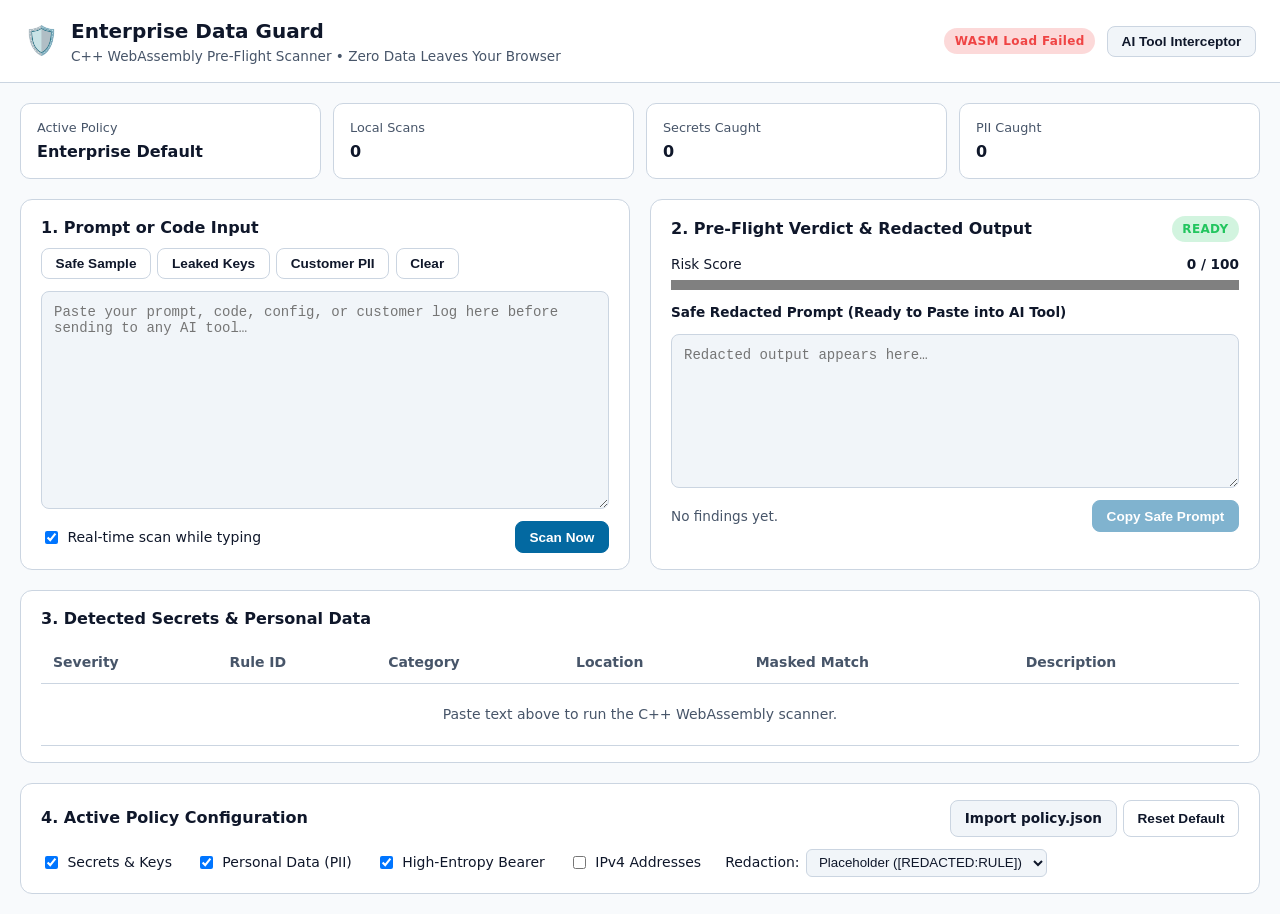
==== web/index.html @ 56492ae2 "Initial commit: C++/WASM Secret & Personal Data Guard" ====
<!DOCTYPE html>
<html lang="en">
<head>
  <meta charset="UTF-8">
  <meta name="viewport" content="width=device-width, initial-scale=1.0">
  <meta http-equiv="Content-Security-Policy" content="default-src 'self'; script-src 'self' 'wasm-unsafe-eval'; style-src 'self' 'unsafe-inline'; img-src 'self' data:; connect-src 'self';">
  <title>Enterprise Data Guard — Browser Prompt &amp; Secret Scanner</title>
  <link rel="stylesheet" href="styles.css">
</head>
<body>
  <header class="topbar">
    <div class="brand">
      <span class="shield" aria-hidden="true">🛡️</span>
      <div>
        <h1>Enterprise Data Guard</h1>
        <p class="subtitle">C++ WebAssembly Pre-Flight Scanner • Zero Data Leaves Your Browser</p>
      </div>
    </div>
    <div class="header-actions">
      <span id="wasmStatusBadge" class="badge badge-neutral" aria-live="polite">Loading WASM…</span>
      <button id="openInterceptorBtn" type="button" class="btn btn-secondary">AI Tool Interceptor</button>
    </div>
  </header>

  <main class="container">
    <section class="stats-bar" aria-label="Local browser scan statistics">
      <div class="stat-card">
        <span class="stat-label">Active Policy</span>
        <strong id="policyOrgValue">Enterprise Default</strong>
      </div>
      <div class="stat-card">
        <span class="stat-label">Local Scans</span>
        <strong id="statScans">0</strong>
      </div>
      <div class="stat-card">
        <span class="stat-label">Secrets Caught</span>
        <strong id="statSecrets">0</strong>
      </div>
      <div class="stat-card">
        <span class="stat-label">PII Caught</span>
        <strong id="statPii">0</strong>
      </div>
    </section>

    <div class="workspace-grid">
      <section class="panel" aria-labelledby="inputHeading">
        <div class="panel-header">
          <h2 id="inputHeading">1. Prompt or Code Input</h2>
          <div class="sample-buttons">
            <button type="button" class="btn btn-ghost" data-sample="safe">Safe Sample</button>
            <button type="button" class="btn btn-ghost" data-sample="secrets">Leaked Keys</button>
            <button type="button" class="btn btn-ghost" data-sample="pii">Customer PII</button>
            <button type="button" id="clearBtn" class="btn btn-ghost">Clear</button>
          </div>
        </div>
        <label for="promptInput" class="sr-only">Paste prompt or code to scan before sending to an AI tool</label>
        <textarea id="promptInput" rows="12" spellcheck="false" placeholder="Paste your prompt, code, config, or customer log here before sending to any AI tool…"></textarea>
        <div class="panel-footer">
          <label class="checkbox-inline">
            <input type="checkbox" id="liveScanToggle" checked>
            <span>Real-time scan while typing</span>
          </label>
          <button type="button" id="scanNowBtn" class="btn btn-primary">Scan Now</button>
        </div>
      </section>

      <section class="panel" aria-labelledby="resultHeading">
        <div class="panel-header">
          <h2 id="resultHeading">2. Pre-Flight Verdict &amp; Redacted Output</h2>
          <span id="verdictBadge" class="badge badge-safe" aria-live="polite">READY</span>
        </div>

        <div class="risk-meter-wrap">
          <div class="risk-meter-labels">
            <span>Risk Score</span>
            <strong id="riskScoreText">0 / 100</strong>
          </div>
          <progress id="riskProgress" max="100" value="0"></progress>
        </div>

        <label for="redactedOutput" class="field-label">Safe Redacted Prompt (Ready to Paste into AI Tool)</label>
        <textarea id="redactedOutput" rows="8" readonly placeholder="Redacted output appears here…"></textarea>
        <div class="panel-footer">
          <span id="findingSummary" class="muted" aria-live="polite">No findings yet.</span>
          <button type="button" id="copyRedactedBtn" class="btn btn-primary" disabled>Copy Safe Prompt</button>
        </div>
      </section>
    </div>

    <section class="panel" aria-labelledby="findingsHeading">
      <div class="panel-header">
        <h2 id="findingsHeading">3. Detected Secrets &amp; Personal Data</h2>
      </div>
      <div class="table-wrap">
        <table>
          <thead>
            <tr>
              <th>Severity</th>
              <th>Rule ID</th>
              <th>Category</th>
              <th>Location</th>
              <th>Masked Match</th>
              <th>Description</th>
            </tr>
          </thead>
          <tbody id="findingsBody">
            <tr>
              <td colspan="6" class="empty-cell">Paste text above to run the C++ WebAssembly scanner.</td>
            </tr>
          </tbody>
        </table>
      </div>
    </section>

    <section class="panel" aria-labelledby="policyHeading">
      <div class="panel-header">
        <h2 id="policyHeading">4. Active Policy Configuration</h2>
        <div class="sample-buttons">
          <label class="btn btn-secondary file-btn">
            Import policy.json
            <input type="file" id="importPolicyInput" accept=".json,application/json" hidden>
          </label>
          <button type="button" id="resetPolicyBtn" class="btn btn-ghost">Reset Default</button>
        </div>
      </div>
      <div class="policy-controls">
        <label class="checkbox-inline"><input type="checkbox" id="polSecrets" checked> Secrets &amp; Keys</label>
        <label class="checkbox-inline"><input type="checkbox" id="polPii" checked> Personal Data (PII)</label>
        <label class="checkbox-inline"><input type="checkbox" id="polEntropy" checked> High-Entropy Bearer</label>
        <label class="checkbox-inline"><input type="checkbox" id="polIp"> IPv4 Addresses</label>
        <label class="select-inline">
          Redaction:
          <select id="polRedactionMode">
            <option value="PLACEHOLDER">Placeholder ([REDACTED:RULE])</option>
            <option value="MASK">Mask (AKIA****CDEF)</option>
            <option value="REMOVE">Remove</option>
          </select>
        </label>
      </div>
    </section>
  </main>

  <dialog id="interceptorDialog" aria-labelledby="dialogTitle">
    <div class="dialog-header">
      <h2 id="dialogTitle">AI Tool Prompt Interceptor</h2>
      <button type="button" id="closeDialogBtn" class="btn btn-ghost" aria-label="Close dialog">✕</button>
    </div>
    <p>Protect prompts directly inside web AI tools by loading <code>interceptor.js</code> as a browser userscript or DevTools/extension content script. All scanning runs locally via <code>data_guard.wasm</code>.</p>
    <pre id="interceptorSnippet" class="code-block"></pre>
    <div class="dialog-footer">
      <button type="button" id="copyInterceptorBtn" class="btn btn-primary">Copy Interceptor Script</button>
    </div>
  </dialog>

  <script src="wasm/data_guard.js"></script>
  <script type="module" src="app.js"></script>
</body>
</html>
---- web/styles.css ----
:root {
  color-scheme: light dark;
  --bg: #0f172a;
  --surface: #1e293b;
  --surface-alt: #0b1220;
  --border: #334155;
  --text: #f1f5f9;
  --muted: #94a3b8;
  --accent: #38bdf8;
  --accent-strong: #0284c7;
  --safe: #22c55e;
  --warn: #f59e0b;
  --danger: #ef4444;
  --critical: #dc2626;
  --font-sans: system-ui, -apple-system, BlinkMacSystemFont, "Segoe UI", Roboto, sans-serif;
  --font-mono: ui-monospace, SFMono-Regular, Menlo, Monaco, Consolas, monospace;
}

@media (prefers-color-scheme: light) {
  :root {
    --bg: #f8fafc;
    --surface: #ffffff;
    --surface-alt: #f1f5f9;
    --border: #cbd5e1;
    --text: #0f172a;
    --muted: #475569;
    --accent: #0284c7;
    --accent-strong: #0369a1;
  }
}

* {
  box-sizing: border-box;
}

body {
  margin: 0;
  font-family: var(--font-sans);
  background: var(--bg);
  color: var(--text);
  line-height: 1.5;
}

.sr-only {
  position: absolute;
  width: 1px;
  height: 1px;
  overflow: hidden;
  clip: rect(0, 0, 0, 0);
  white-space: nowrap;
}

.topbar {
  display: flex;
  flex-wrap: wrap;
  align-items: center;
  justify-content: space-between;
  gap: 1rem;
  padding: 1rem 1.5rem;
  background: var(--surface);
  border-bottom: 1px solid var(--border);
}

.brand {
  display: flex;
  align-items: center;
  gap: 0.75rem;
}

.shield {
  font-size: 1.75rem;
}

.brand h1 {
  margin: 0;
  font-size: 1.25rem;
}

.subtitle {
  margin: 0;
  font-size: 0.85rem;
  color: var(--muted);
}

.header-actions {
  display: flex;
  align-items: center;
  gap: 0.75rem;
}

.container {
  max-width: 1280px;
  margin: 0 auto;
  padding: 1.25rem;
  display: flex;
  flex-direction: column;
  gap: 1.25rem;
}

.stats-bar {
  display: grid;
  grid-template-columns: repeat(auto-fit, minmax(180px, 1fr));
  gap: 0.75rem;
}

.stat-card {
  background: var(--surface);
  border: 1px solid var(--border);
  border-radius: 10px;
  padding: 0.85rem 1rem;
  display: flex;
  flex-direction: column;
  gap: 0.2rem;
}

.stat-label {
  font-size: 0.8rem;
  color: var(--muted);
}

.workspace-grid {
  display: grid;
  grid-template-columns: repeat(auto-fit, minmax(360px, 1fr));
  gap: 1.25rem;
}

.panel {
  background: var(--surface);
  border: 1px solid var(--border);
  border-radius: 12px;
  padding: 1rem 1.25rem;
  display: flex;
  flex-direction: column;
  gap: 0.75rem;
}

.panel-header {
  display: flex;
  flex-wrap: wrap;
  align-items: center;
  justify-content: space-between;
  gap: 0.5rem;
}

.panel-header h2 {
  margin: 0;
  font-size: 1rem;
}

.panel-footer {
  display: flex;
  flex-wrap: wrap;
  align-items: center;
  justify-content: space-between;
  gap: 0.75rem;
}

textarea {
  width: 100%;
  background: var(--surface-alt);
  color: var(--text);
  border: 1px solid var(--border);
  border-radius: 8px;
  padding: 0.75rem;
  font-family: var(--font-mono);
  font-size: 0.875rem;
  resize: vertical;
}

textarea:focus-visible,
button:focus-visible,
select:focus-visible,
input:focus-visible {
  outline: 2px solid var(--accent);
  outline-offset: 2px;
}

.sample-buttons {
  display: flex;
  flex-wrap: wrap;
  gap: 0.4rem;
}

.btn {
  border: 1px solid var(--border);
  border-radius: 8px;
  padding: 0.45rem 0.85rem;
  font-size: 0.85rem;
  font-weight: 600;
  cursor: pointer;
  background: var(--surface-alt);
  color: var(--text);
}

.btn:disabled {
  opacity: 0.5;
  cursor: not-allowed;
}

.btn-primary {
  background: var(--accent-strong);
  border-color: var(--accent-strong);
  color: #ffffff;
}

.btn-secondary {
  background: var(--surface-alt);
}

.btn-ghost {
  background: transparent;
}

.badge {
  display: inline-block;
  padding: 0.25rem 0.65rem;
  border-radius: 999px;
  font-size: 0.75rem;
  font-weight: 700;
  letter-spacing: 0.03em;
}

.badge-neutral { background: #334155; color: #f8fafc; }
.badge-safe { background: rgba(34, 197, 94, 0.2); color: var(--safe); }
.badge-warn { background: rgba(245, 158, 11, 0.2); color: var(--warn); }
.badge-danger { background: rgba(239, 68, 68, 0.2); color: var(--danger); }

.risk-meter-wrap {
  display: flex;
  flex-direction: column;
  gap: 0.35rem;
}

.risk-meter-labels {
  display: flex;
  justify-content: space-between;
  font-size: 0.85rem;
}

progress {
  width: 100%;
  height: 10px;
  border-radius: 999px;
}

.field-label {
  font-size: 0.85rem;
  font-weight: 600;
}

.muted {
  color: var(--muted);
  font-size: 0.85rem;
}

.checkbox-inline,
.select-inline {
  display: inline-flex;
  align-items: center;
  gap: 0.4rem;
  font-size: 0.875rem;
}

.policy-controls {
  display: flex;
  flex-wrap: wrap;
  gap: 1rem 1.5rem;
  align-items: center;
}

select {
  background: var(--surface-alt);
  color: var(--text);
  border: 1px solid var(--border);
  border-radius: 6px;
  padding: 0.3rem 0.5rem;
}

.table-wrap {
  overflow-x: auto;
}

table {
  width: 100%;
  border-collapse: collapse;
  font-size: 0.875rem;
}

th,
td {
  text-align: left;
  padding: 0.6rem 0.75rem;
  border-bottom: 1px solid var(--border);
}

th {
  color: var(--muted);
  font-weight: 600;
}

.empty-cell {
  text-align: center;
  color: var(--muted);
  padding: 1.25rem;
}

dialog {
  max-width: 720px;
  width: 92vw;
  background: var(--surface);
  color: var(--text);
  border: 1px solid var(--border);
  border-radius: 12px;
  padding: 1.25rem;
}

dialog::backdrop {
  background: rgba(0, 0, 0, 0.65);
}

.dialog-header,
.dialog-footer {
  display: flex;
  justify-content: space-between;
  align-items: center;
  gap: 0.75rem;
}

.code-block {
  background: var(--surface-alt);
  border: 1px solid var(--border);
  border-radius: 8px;
  padding: 0.85rem;
  overflow-x: auto;
  font-family: var(--font-mono);
  font-size: 0.8rem;
  max-height: 280px;
}
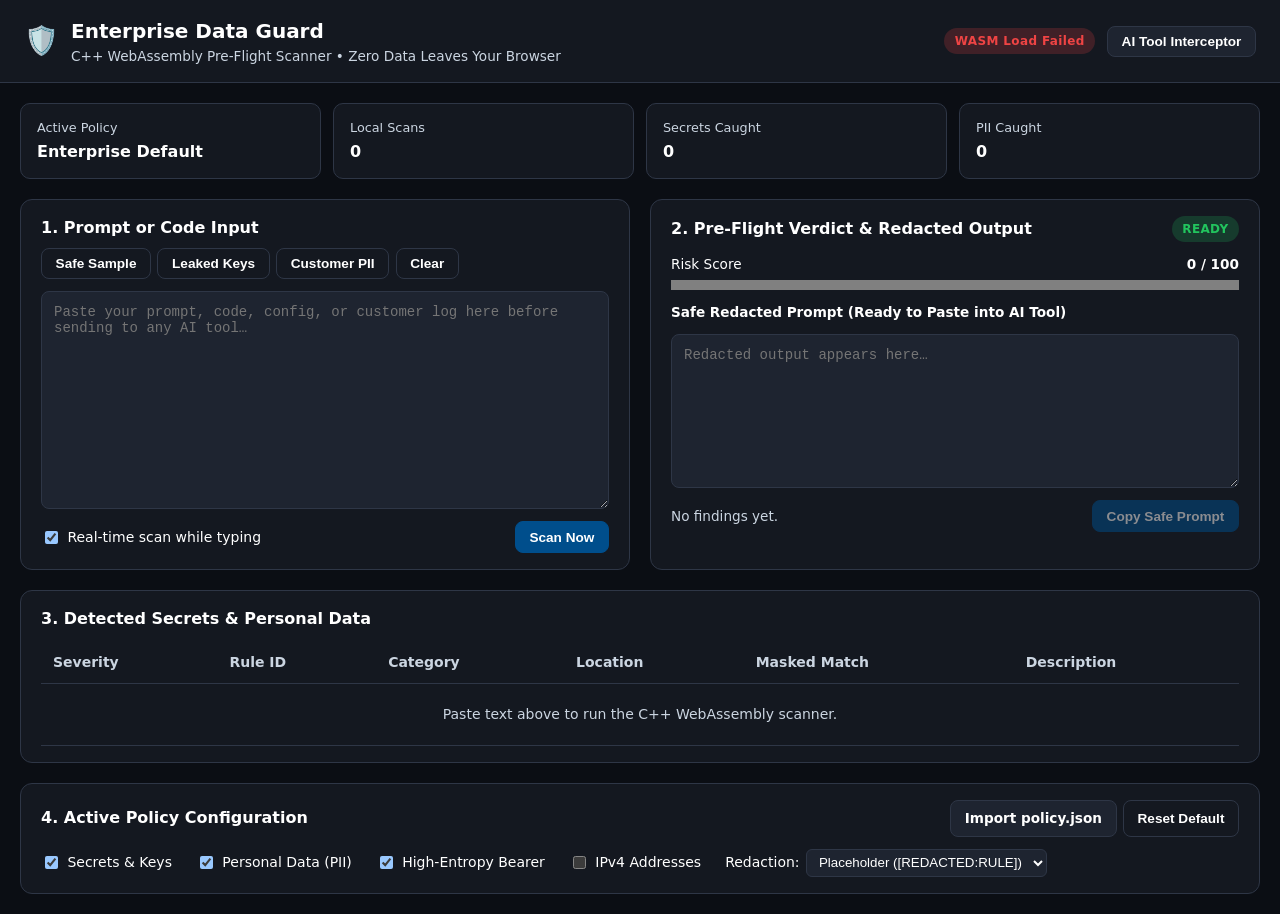
==== commit fe4f1393: "Add gear SVG favicon in web/assets/favicon.svg" ====
--- a/web/index.html
+++ b/web/index.html
@@ -5,6 +5,7 @@
   <meta name="viewport" content="width=device-width, initial-scale=1.0">
   <meta http-equiv="Content-Security-Policy" content="default-src 'self'; script-src 'self' 'wasm-unsafe-eval'; style-src 'self' 'unsafe-inline'; img-src 'self' data:; connect-src 'self';">
   <title>Enterprise Data Guard — Browser Prompt &amp; Secret Scanner</title>
+  <link rel="icon" type="image/svg+xml" href="assets/favicon.svg">
   <link rel="stylesheet" href="styles.css">
 </head>
 <body>
--- a/web/styles.css
+++ b/web/styles.css
@@ -1,32 +1,19 @@
 :root {
-  color-scheme: light dark;
-  --bg: #0f172a;
-  --surface: #1e293b;
-  --surface-alt: #0b1220;
-  --border: #334155;
-  --text: #f1f5f9;
-  --muted: #94a3b8;
-  --accent: #38bdf8;
-  --accent-strong: #0284c7;
+  color-scheme: dark;
+  --bg: #0b0e14;
+  --surface: #141820;
+  --surface-alt: #1e2430;
+  --border: #2e3646;
+  --text: #ffffff;
+  --muted: #cbd5e1;
+  --accent: #0063b1;
+  --accent-strong: #004e8c;
   --safe: #22c55e;
   --warn: #f59e0b;
   --danger: #ef4444;
   --critical: #dc2626;
   --font-sans: system-ui, -apple-system, BlinkMacSystemFont, "Segoe UI", Roboto, sans-serif;
   --font-mono: ui-monospace, SFMono-Regular, Menlo, Monaco, Consolas, monospace;
-}
-
-@media (prefers-color-scheme: light) {
-  :root {
-    --bg: #f8fafc;
-    --surface: #ffffff;
-    --surface-alt: #f1f5f9;
-    --border: #cbd5e1;
-    --text: #0f172a;
-    --muted: #475569;
-    --accent: #0284c7;
-    --accent-strong: #0369a1;
-  }
 }
 
 * {
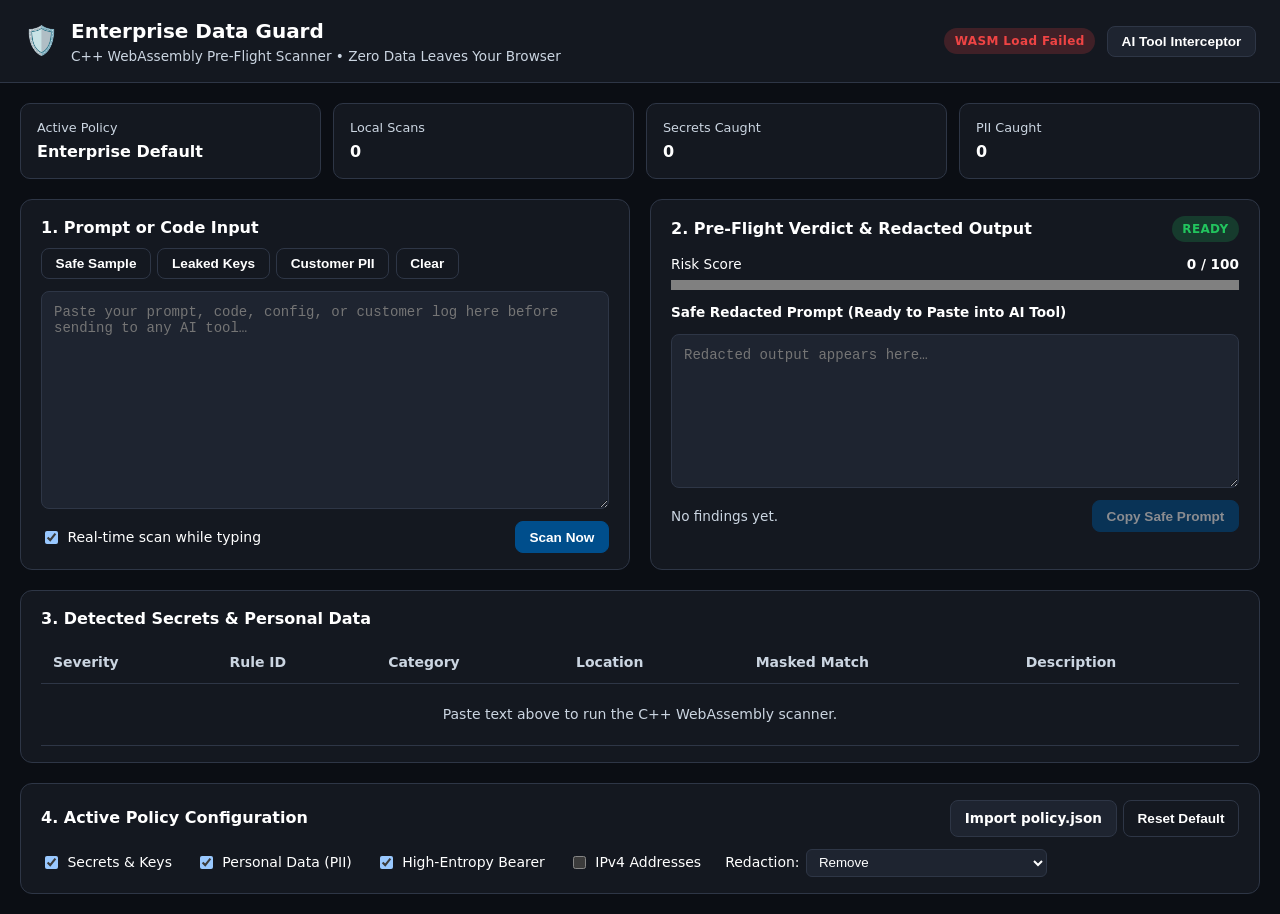
==== commit 1172016e: "Set default redactionMode to REMOVE across all GUIs and default policies" ====
--- a/web/index.html
+++ b/web/index.html
@@ -132,9 +132,9 @@
         <label class="select-inline">
           Redaction:
           <select id="polRedactionMode">
+            <option value="REMOVE" selected>Remove</option>
             <option value="PLACEHOLDER">Placeholder ([REDACTED:RULE])</option>
             <option value="MASK">Mask (AKIA****CDEF)</option>
-            <option value="REMOVE">Remove</option>
           </select>
         </label>
       </div>
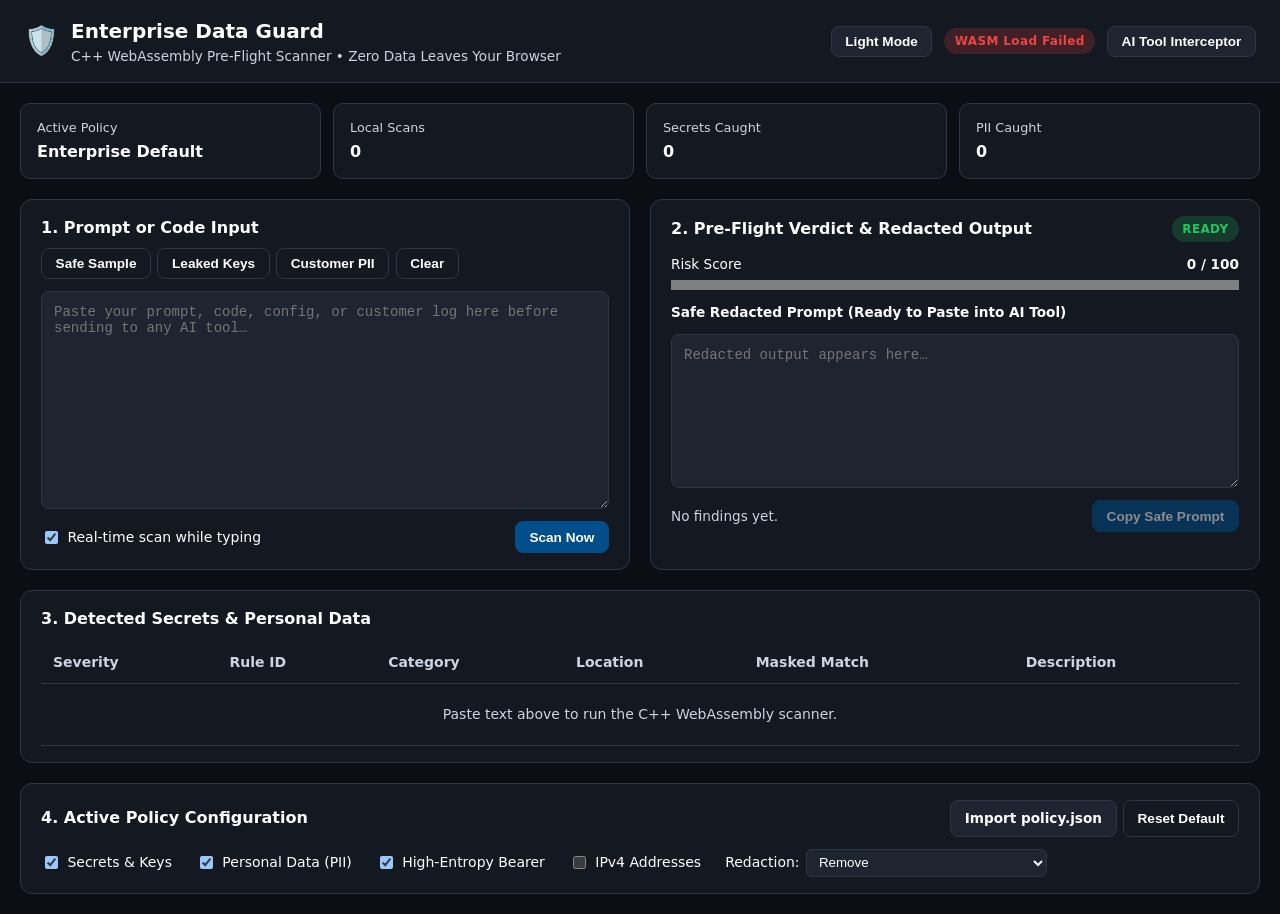
==== commit 22386967: "Add Light Mode theme toggle to Admin Web UI and normalize trailing newlines" ====
--- a/web/index.html
+++ b/web/index.html
@@ -18,6 +18,7 @@
       </div>
     </div>
     <div class="header-actions">
+      <button id="themeToggleBtn" type="button" class="btn btn-secondary">Light Mode</button>
       <span id="wasmStatusBadge" class="badge badge-neutral" aria-live="polite">Loading WASM…</span>
       <button id="openInterceptorBtn" type="button" class="btn btn-secondary">AI Tool Interceptor</button>
     </div>
--- a/web/styles.css
+++ b/web/styles.css
@@ -16,6 +16,22 @@
   --font-mono: ui-monospace, SFMono-Regular, Menlo, Monaco, Consolas, monospace;
 }
 
+html[data-theme="light"] {
+  color-scheme: light;
+  --bg: #eef2f7;
+  --surface: #ffffff;
+  --surface-alt: #e4eaf2;
+  --border: #cbd5e1;
+  --text: #162a45;
+  --muted: #475569;
+  --accent: #1e40af;
+  --accent-strong: #1e3a8a;
+  --safe: #15803d;
+  --warn: #b45309;
+  --danger: #b91c1c;
+  --critical: #991b1b;
+}
+
 * {
   box-sizing: border-box;
 }
